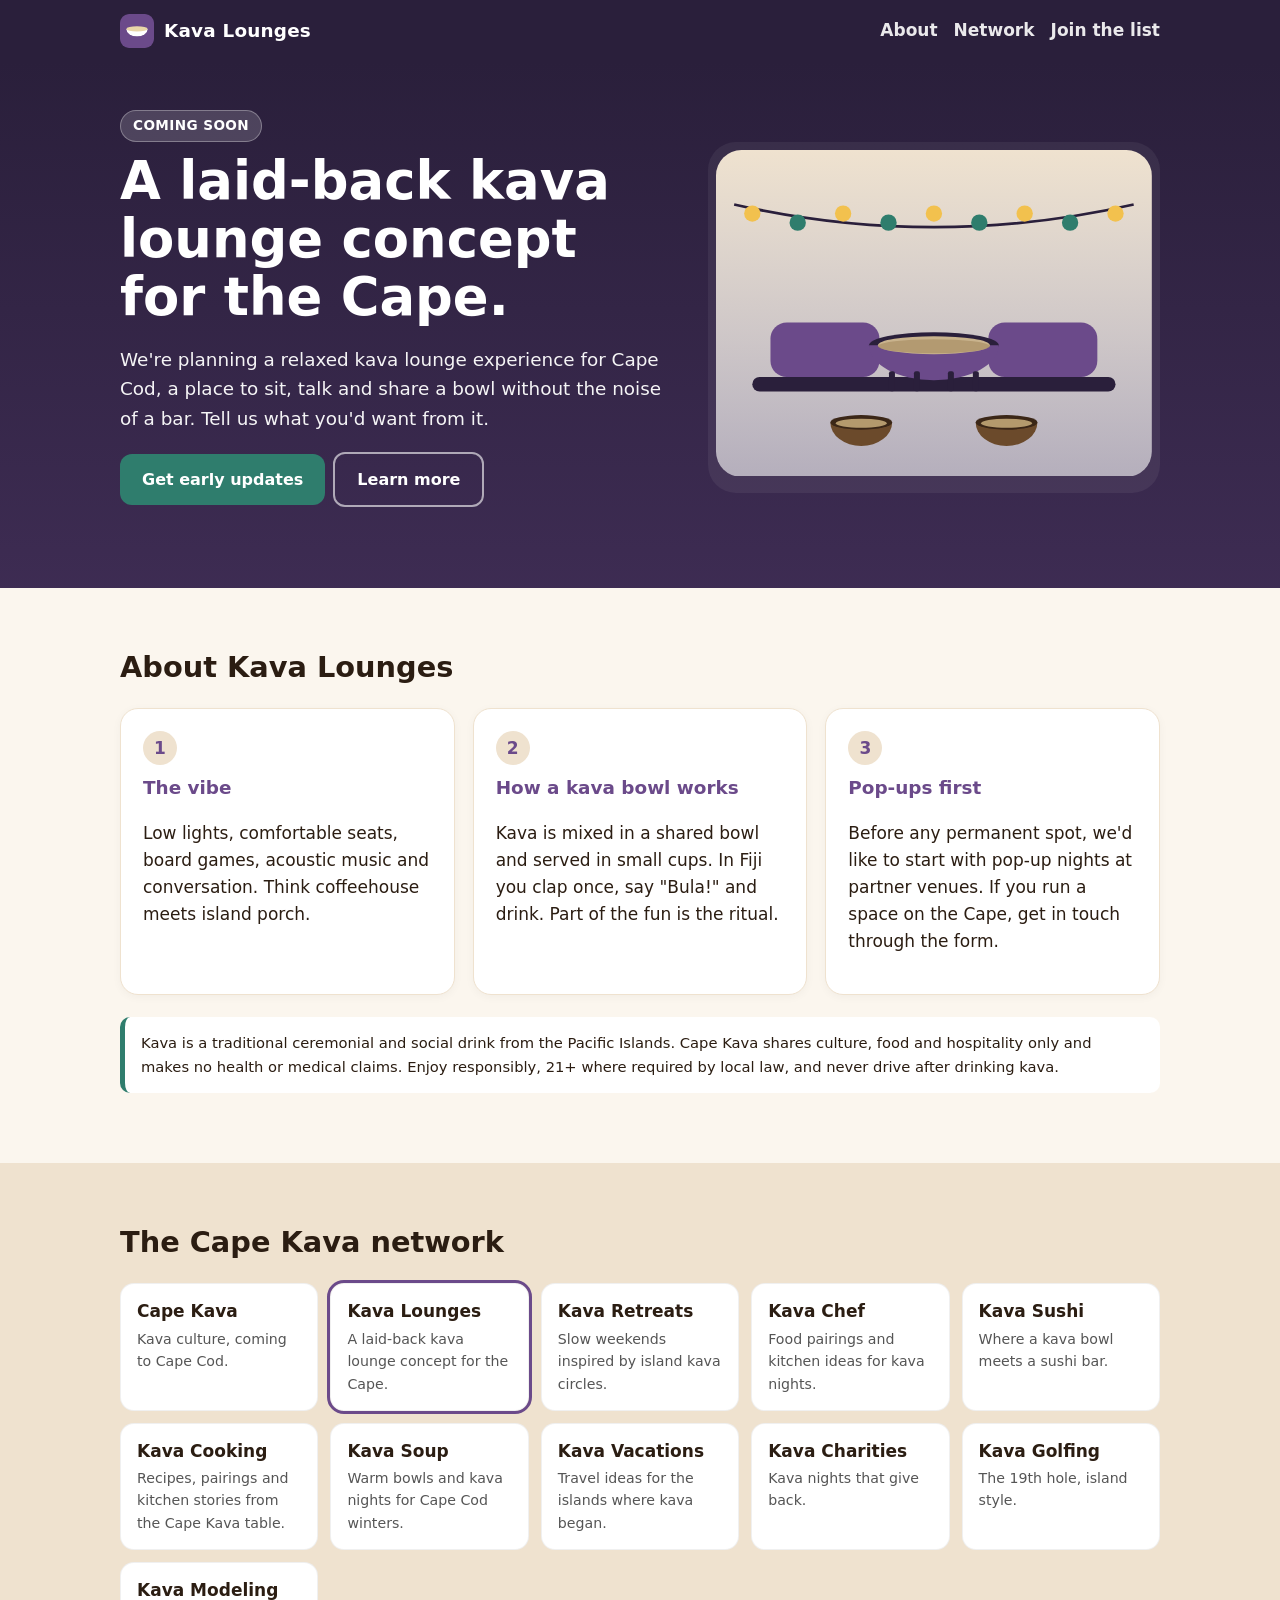
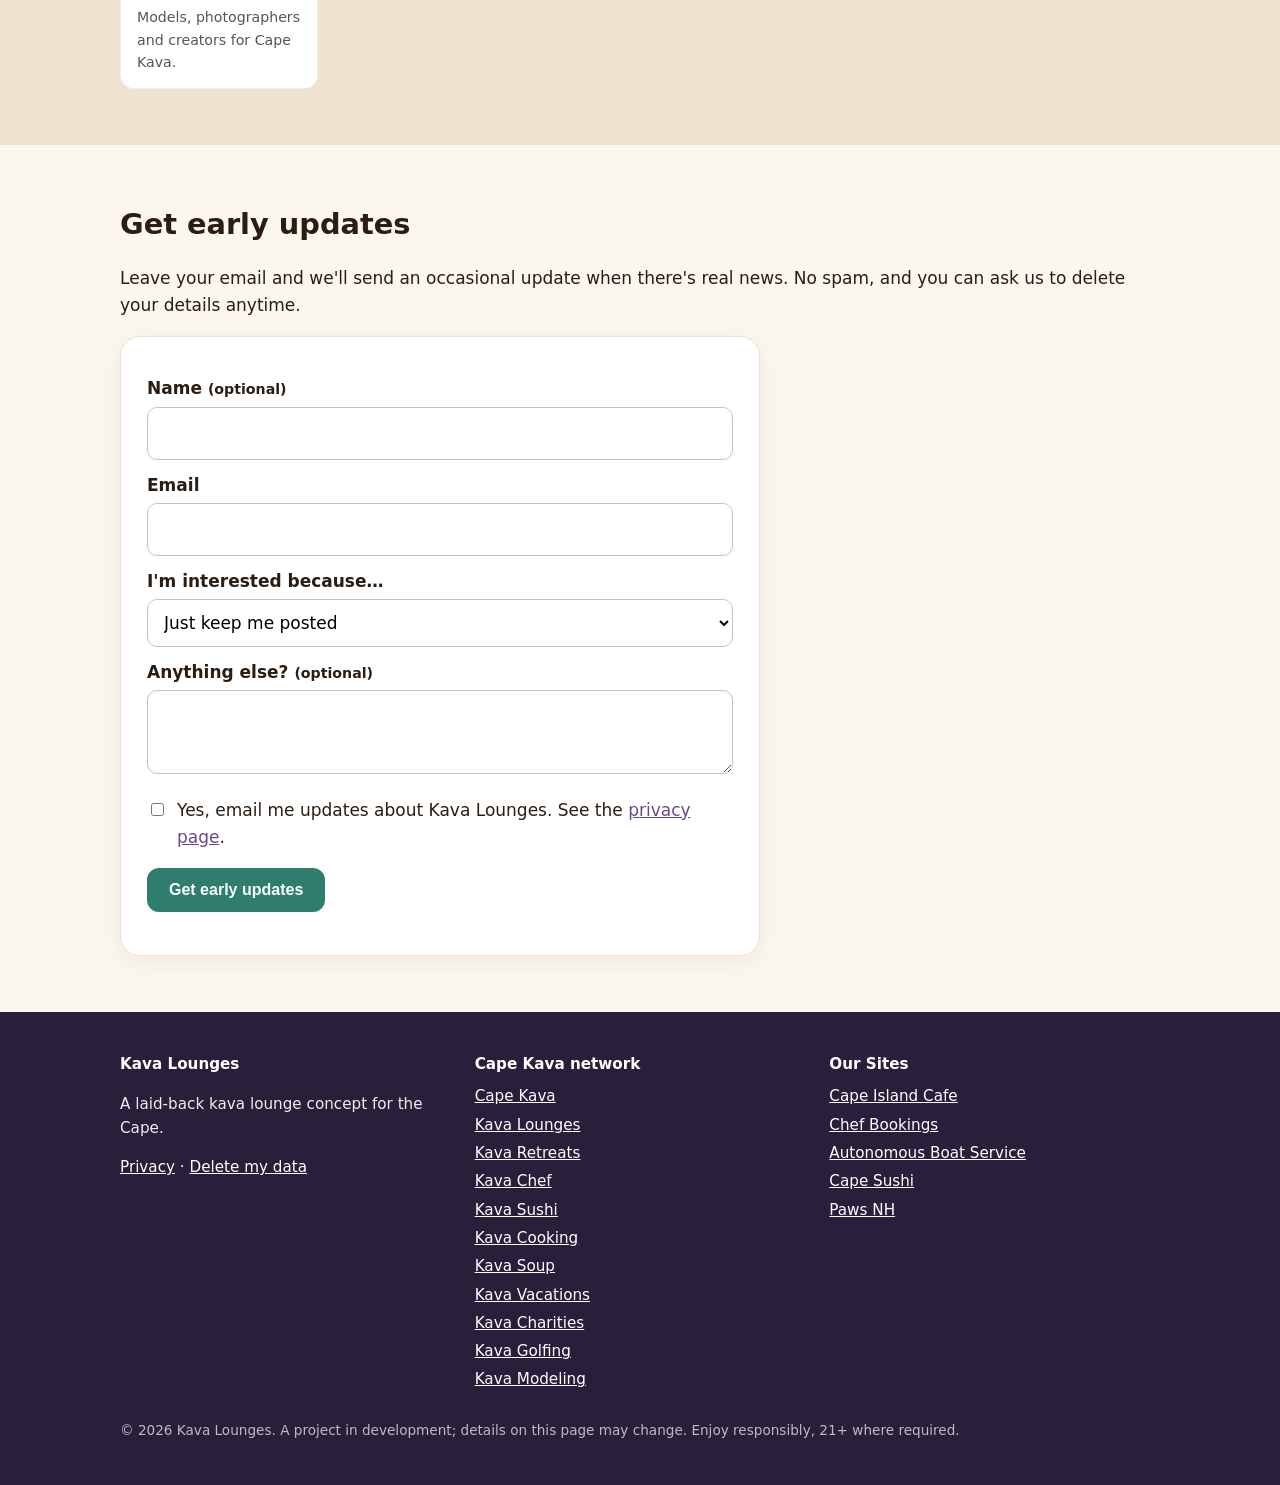
==== index.html @ 334b465c "Landing page from domain batch generator" ====
<!doctype html>
<html lang="en">
<head>
<meta charset="utf-8">
<meta name="viewport" content="width=device-width,initial-scale=1">
<title>Kava Lounges: A laid-back kava lounge concept for the Cape.</title>
<meta name="description" content="A laid-back kava lounge concept for the Cape. We&#x27;re planning a relaxed kava lounge experience for Cape Cod, a place to sit, talk and share a bowl without the noise of a bar.">
<link rel="canonical" href="https://platinum00001.github.io/kavalounges.com/">
<meta name="theme-color" content="#2a1f3b">
<meta property="og:type" content="website">
<meta property="og:site_name" content="Kava Lounges">
<meta property="og:title" content="Kava Lounges: A laid-back kava lounge concept for the Cape.">
<meta property="og:description" content="A laid-back kava lounge concept for the Cape. We&#x27;re planning a relaxed kava lounge experience for Cape Cod, a place to sit, talk and share a bowl without the noise of a bar.">
<meta property="og:url" content="https://platinum00001.github.io/kavalounges.com/">
<meta property="og:image" content="https://platinum00001.github.io/kavalounges.com/og.png">
<meta property="og:image:width" content="1200"><meta property="og:image:height" content="630">
<meta name="twitter:card" content="summary_large_image">
<meta name="twitter:title" content="Kava Lounges: A laid-back kava lounge concept for the Cape.">
<meta name="twitter:description" content="A laid-back kava lounge concept for the Cape. We&#x27;re planning a relaxed kava lounge experience for Cape Cod, a place to sit, talk and share a bowl without the noise of a bar.">
<meta name="twitter:image" content="https://platinum00001.github.io/kavalounges.com/og.png">
<link rel="icon" href="favicon.svg" type="image/svg+xml">
<link rel="icon" href="favicon-32.png" sizes="32x32" type="image/png">
<link rel="apple-touch-icon" href="apple-touch-icon.png">
<link rel="manifest" href="site.webmanifest">
<link rel="stylesheet" href="css/style.css">
</head>
<body>
<header class="top"><div class="wrap">
<a class="brand" href="./"><img src="favicon.svg" alt="" width="34" height="34">Kava Lounges</a>
<nav><a href="./#about" class="opt">About</a><a href="./#network" class="opt">Network</a><a href="./#join">Join the list</a></nav>
</div></header>
<main>
<section class="hero"><div class="wrap">
<div><span class="badge">Coming soon</span><h1>A laid-back kava lounge concept for the Cape.</h1><p class="lead">We&#x27;re planning a relaxed kava lounge experience for Cape Cod, a place to sit, talk and share a bowl without the noise of a bar. Tell us what you&#x27;d want from it.</p>
<p><a class="btn" href="#join">Get early updates</a><a class="btn ghost" href="#about">Learn more</a></p></div>
<div class="art"><svg viewBox="0 0 480 360" xmlns="http://www.w3.org/2000/svg" role="img" aria-hidden="true"><defs><linearGradient id="sky" x1="0" y1="0" x2="0" y2="1"><stop offset="0" stop-color="#efe2cf"/><stop offset="1" stop-color="#ffffff" stop-opacity="0.6"/></linearGradient></defs><rect width="480" height="360" rx="28" fill="url(#sky)"/><path d="M20 60 q220 50 440 0" stroke="#2a1f3b" stroke-width="3" fill="none"/><circle cx="40" cy="70" r="9" fill="#f2c14e"/><circle cx="90" cy="80" r="9" fill="#2f7d6d"/><circle cx="140" cy="70" r="9" fill="#f2c14e"/><circle cx="190" cy="80" r="9" fill="#2f7d6d"/><circle cx="240" cy="70" r="9" fill="#f2c14e"/><circle cx="290" cy="80" r="9" fill="#2f7d6d"/><circle cx="340" cy="70" r="9" fill="#f2c14e"/><circle cx="390" cy="80" r="9" fill="#2f7d6d"/><circle cx="440" cy="70" r="9" fill="#f2c14e"/><rect x="40" y="250" width="400" height="16" rx="8" fill="#2a1f3b"/><rect x="60" y="190" width="120" height="60" rx="18" fill="#6b4a8a"/><rect x="300" y="190" width="120" height="60" rx="18" fill="#6b4a8a"/><g transform="translate(240 215) scale(0.55)"><ellipse cx="0" cy="0" rx="130" ry="26" fill="#2a1f3b"/><path d="M-130 0 a130 70 0 0 0 260 0z" fill="#6b4a8a"/><ellipse cx="0" cy="0" rx="112" ry="18" fill="#c9b38d"/><ellipse cx="0" cy="2" rx="112" ry="14" fill="#a68a5f" opacity=".6"/><rect x="-90" y="52" width="12" height="40" rx="4" fill="#2a1f3b"/><rect x="-40" y="52" width="12" height="40" rx="4" fill="#2a1f3b"/><rect x="28" y="52" width="12" height="40" rx="4" fill="#2a1f3b"/><rect x="78" y="52" width="12" height="40" rx="4" fill="#2a1f3b"/></g><g transform="translate(160 300)"><path d="M-34 0 a34 26 0 0 0 68 0z" fill="#6b4a2b"/><ellipse cx="0" cy="0" rx="34" ry="8" fill="#3b2717"/><ellipse cx="0" cy="1" rx="28" ry="5" fill="#b49a6d"/></g><g transform="translate(320 300)"><path d="M-34 0 a34 26 0 0 0 68 0z" fill="#6b4a2b"/><ellipse cx="0" cy="0" rx="34" ry="8" fill="#3b2717"/><ellipse cx="0" cy="1" rx="28" ry="5" fill="#b49a6d"/></g></svg></div>
</div></section>
<section id="about"><div class="wrap"><h2>About Kava Lounges</h2><div class="cards"><div class="card"><span class="n">1</span><h3>The vibe</h3><p>Low lights, comfortable seats, board games, acoustic music and conversation. Think coffeehouse meets island porch.</p></div><div class="card"><span class="n">2</span><h3>How a kava bowl works</h3><p>Kava is mixed in a shared bowl and served in small cups. In Fiji you clap once, say &quot;Bula!&quot; and drink. Part of the fun is the ritual.</p></div><div class="card"><span class="n">3</span><h3>Pop-ups first</h3><p>Before any permanent spot, we&#x27;d like to start with pop-up nights at partner venues. If you run a space on the Cape, get in touch through the form.</p></div></div><p class="note">Kava is a traditional ceremonial and social drink from the Pacific Islands. Cape Kava shares culture, food and hospitality only and makes no health or medical claims. Enjoy responsibly, 21+ where required by local law, and never drive after drinking kava.</p></div></section>
<section class="band" id="network"><div class="wrap"><h2>The Cape Kava network</h2><div class="net"><a href="https://platinum00001.github.io/kapekava.com/">Cape Kava<small>Kava culture, coming to Cape Cod.</small></a><a href="https://platinum00001.github.io/kavalounges.com/" class="here" aria-current="page">Kava Lounges<small>A laid-back kava lounge concept for the Cape.</small></a><a href="https://platinum00001.github.io/kavaretreats.com/">Kava Retreats<small>Slow weekends inspired by island kava circles.</small></a><a href="https://platinum00001.github.io/kavachef.com/">Kava Chef<small>Food pairings and kitchen ideas for kava nights.</small></a><a href="https://platinum00001.github.io/kavasushi.com/">Kava Sushi<small>Where a kava bowl meets a sushi bar.</small></a><a href="https://platinum00001.github.io/kavacooking.com/">Kava Cooking<small>Recipes, pairings and kitchen stories from the Cape Kava table.</small></a><a href="https://platinum00001.github.io/kavasoup.com/">Kava Soup<small>Warm bowls and kava nights for Cape Cod winters.</small></a><a href="https://platinum00001.github.io/kavavacations.com/">Kava Vacations<small>Travel ideas for the islands where kava began.</small></a><a href="https://platinum00001.github.io/kavacharities.com/">Kava Charities<small>Kava nights that give back.</small></a><a href="https://platinum00001.github.io/kavagolfing.com/">Kava Golfing<small>The 19th hole, island style.</small></a><a href="https://platinum00001.github.io/kavamodeling.com/">Kava Modeling<small>Models, photographers and creators for Cape Kava.</small></a></div></div></section>
<section id="join"><div class="wrap"><h2>Get early updates</h2>
<p>Leave your email and we'll send an occasional update when there's real news. No spam, and you can ask us to delete your details anytime.</p>
<form class="signup" id="signup" novalidate>
<label for="f-name">Name <small>(optional)</small></label><input id="f-name" name="name" type="text" maxlength="120" autocomplete="name">
<label for="f-email">Email</label><input id="f-email" name="email" type="email" maxlength="200" required autocomplete="email">
<label for="f-interest">I'm interested because…</label><select id="f-interest" name="interest"><option>Just keep me posted</option><option>I&#x27;d visit a kava lounge on the Cape</option><option>I want to attend events or tastings</option><option>I run a cafe, bar or venue</option><option>I&#x27;d like to help, volunteer or partner</option></select>
<label for="f-note">Anything else? <small>(optional)</small></label><textarea id="f-note" name="note" maxlength="600"></textarea>
<div class="hp" aria-hidden="true"><label for="f-web">Website</label><input id="f-web" name="website_url" type="text" tabindex="-1" autocomplete="off"></div>
<label class="check"><input type="checkbox" name="consent" required> <span>Yes, email me updates about Kava Lounges. See the <a href="privacy.html">privacy page</a>.</span></label>
<p><button class="btn" type="submit">Get early updates</button></p>
<div class="msg" id="signup-msg" role="status" aria-live="polite"></div>
</form></div></section>
</main>
<footer><div class="wrap">
<div class="cols">
<div><h4>Kava Lounges</h4><p>A laid-back kava lounge concept for the Cape.</p><p><a href="privacy.html">Privacy</a> · <a href="privacy.html#data-deletion">Delete my data</a></p></div>
<div><h4>Cape Kava network</h4><ul><li><a href="https://platinum00001.github.io/kapekava.com/">Cape Kava</a></li><li><a href="https://platinum00001.github.io/kavalounges.com/">Kava Lounges</a></li><li><a href="https://platinum00001.github.io/kavaretreats.com/">Kava Retreats</a></li><li><a href="https://platinum00001.github.io/kavachef.com/">Kava Chef</a></li><li><a href="https://platinum00001.github.io/kavasushi.com/">Kava Sushi</a></li><li><a href="https://platinum00001.github.io/kavacooking.com/">Kava Cooking</a></li><li><a href="https://platinum00001.github.io/kavasoup.com/">Kava Soup</a></li><li><a href="https://platinum00001.github.io/kavavacations.com/">Kava Vacations</a></li><li><a href="https://platinum00001.github.io/kavacharities.com/">Kava Charities</a></li><li><a href="https://platinum00001.github.io/kavagolfing.com/">Kava Golfing</a></li><li><a href="https://platinum00001.github.io/kavamodeling.com/">Kava Modeling</a></li></ul></div><div><h4>Our Sites</h4><ul><li><a href="https://capeislandcafe.com/">Cape Island Cafe</a></li><li><a href="https://chefbookings.org/">Chef Bookings</a></li><li><a href="https://platinum00001.github.io/autonomousboatservice.com/">Autonomous Boat Service</a></li><li><a href="https://platinum00001.github.io/capesushi.com/">Cape Sushi</a></li><li><a href="https://platinum00001.github.io/pawsnh.com/">Paws NH</a></li></ul></div>
</div>
<p class="fine">© 2026 Kava Lounges. A project in development; details on this page may change. Enjoy responsibly, 21+ where required.</p>
</div></footer>
<script type="application/ld+json">{"@context": "https://schema.org", "@type": "WebSite", "name": "Kava Lounges", "url": "https://platinum00001.github.io/kavalounges.com/", "description": "A laid-back kava lounge concept for the Cape."}</script>
<script src="config.js"></script><script src="js/form.js"></script>
</body></html>
---- css/style.css ----
:root{--bg:#fbf6ee;--ink:#2b1d12;--accent:#6b4a8a;--accent2:#2f7d6d;--soft:#efe2cf;--hero:#2a1f3b}
*{box-sizing:border-box}html{scroll-behavior:smooth}
body{margin:0;font:17px/1.6 system-ui,-apple-system,"Segoe UI",Roboto,Helvetica,Arial,sans-serif;color:var(--ink);background:var(--bg)}
a{color:var(--accent)}img,svg{max-width:100%;height:auto}
.wrap{max-width:1080px;margin:0 auto;padding:0 20px}
header.top{background:var(--hero);color:#fff}
header.top .wrap{display:flex;align-items:center;justify-content:space-between;gap:12px;padding-top:14px;padding-bottom:14px}
.brand{display:flex;align-items:center;gap:10px;color:#fff;text-decoration:none;font-weight:800;font-size:1.15rem;letter-spacing:.2px}
.brand img{width:34px;height:34px;border-radius:9px}
header.top nav a{color:#fff;opacity:.9;margin-left:16px;text-decoration:none;font-weight:600}
header.top nav a:hover{opacity:1;text-decoration:underline}
.hero{background:linear-gradient(180deg,var(--hero),color-mix(in srgb,var(--hero) 70%,var(--accent)));color:#fff;padding:48px 0 64px}
.hero .wrap{display:grid;grid-template-columns:1.1fr .9fr;gap:36px;align-items:center}
.hero h1{font-size:clamp(2rem,4.6vw,3.3rem);line-height:1.1;margin:.2em 0 .3em}
.hero p.lead{font-size:1.15rem;opacity:.95;max-width:38em}
.badge{display:inline-block;background:rgba(255,255,255,.16);border:1px solid rgba(255,255,255,.3);padding:4px 12px;border-radius:99px;font-size:.85rem;font-weight:700;letter-spacing:.4px;text-transform:uppercase}
.btn{display:inline-block;background:var(--accent2);color:#fff;font-weight:700;padding:13px 22px;border-radius:12px;text-decoration:none;border:0;cursor:pointer;font-size:1rem}
.btn:hover{filter:brightness(1.08)}
.btn.ghost{background:transparent;border:2px solid rgba(255,255,255,.6);margin-left:8px}
.art{background:rgba(255,255,255,.06);border-radius:28px;padding:8px}
section{padding:56px 0}
section h2{font-size:1.8rem;margin:0 0 18px}
.cards{display:grid;grid-template-columns:repeat(auto-fit,minmax(230px,1fr));gap:18px}
.card{background:#fff;border:1px solid var(--soft);border-radius:18px;padding:22px;box-shadow:0 2px 10px rgba(0,0,0,.04)}
.card h3{margin:.1em 0 .4em;font-size:1.15rem;color:var(--accent)}
.card .n{display:inline-grid;place-items:center;width:34px;height:34px;border-radius:50%;background:var(--soft);color:var(--accent);font-weight:800;margin-bottom:6px}
.band{background:var(--soft)}
.net{display:grid;grid-template-columns:repeat(auto-fit,minmax(180px,1fr));gap:12px}
.net a{display:block;background:#fff;border-radius:14px;padding:14px 16px;text-decoration:none;color:var(--ink);border:1px solid rgba(0,0,0,.06);font-weight:700}
.net a small{display:block;font-weight:400;color:#555;margin-top:2px}
.net a.here{outline:3px solid var(--accent);pointer-events:none}
form.signup{background:#fff;border-radius:20px;padding:26px;border:1px solid var(--soft);max-width:640px;box-shadow:0 6px 24px rgba(0,0,0,.06)}
form.signup label{display:block;font-weight:700;margin:12px 0 4px}
form.signup input[type=text],form.signup input[type=email],form.signup select,form.signup textarea{width:100%;padding:12px;border:1px solid #c9c2b6;border-radius:10px;font:inherit;background:#fff}
form.signup textarea{min-height:84px}
form.signup .check{display:flex;gap:10px;align-items:flex-start;font-weight:400;margin-top:14px}
form.signup .check input{margin-top:6px}
.hp{position:absolute!important;left:-9999px!important;width:1px;height:1px;overflow:hidden}
.msg{margin-top:14px;padding:12px 14px;border-radius:10px;display:none}
.msg.ok{display:block;background:#e6f4ea;color:#1e5b2f}.msg.err{display:block;background:#fdecea;color:#8a1c12}
.note{font-size:.92rem;background:#fff;border-left:5px solid var(--accent2);padding:14px 16px;border-radius:10px;margin-top:22px}
footer{background:var(--hero);color:#eee;padding:40px 0 30px;font-size:.95rem}
footer a{color:#fff}
footer .cols{display:grid;grid-template-columns:repeat(auto-fit,minmax(220px,1fr));gap:24px}
footer h4{margin:0 0 8px;color:#fff}
footer ul{list-style:none;padding:0;margin:0}footer li{margin:4px 0}
footer .fine{opacity:.75;margin-top:24px;font-size:.85rem}
.prose{max-width:760px}.prose h2{margin-top:1.4em}
@media (max-width:820px){.hero .wrap{grid-template-columns:1fr}.art{max-width:420px}header.top nav a{margin-left:10px;font-size:.92rem}}
@media (max-width:480px){header.top nav .opt{display:none}.btn.ghost{margin:10px 0 0}}
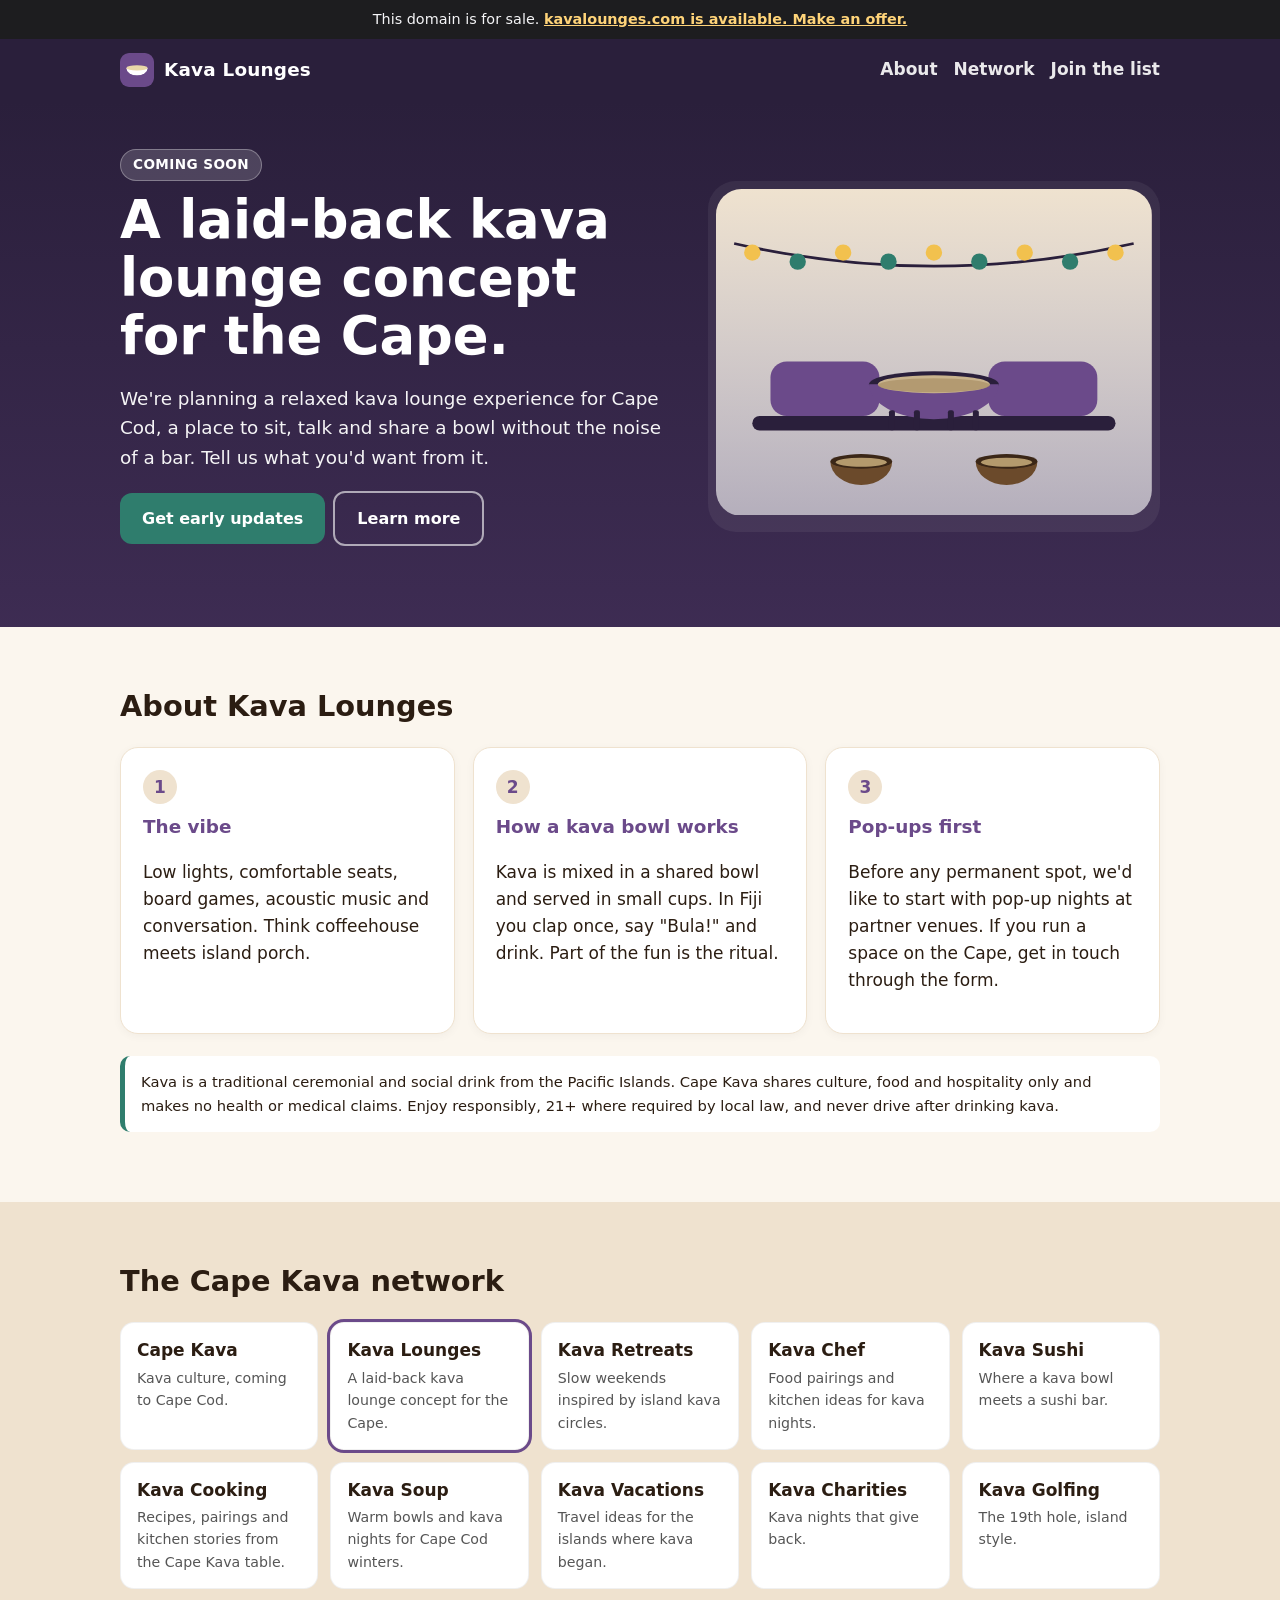
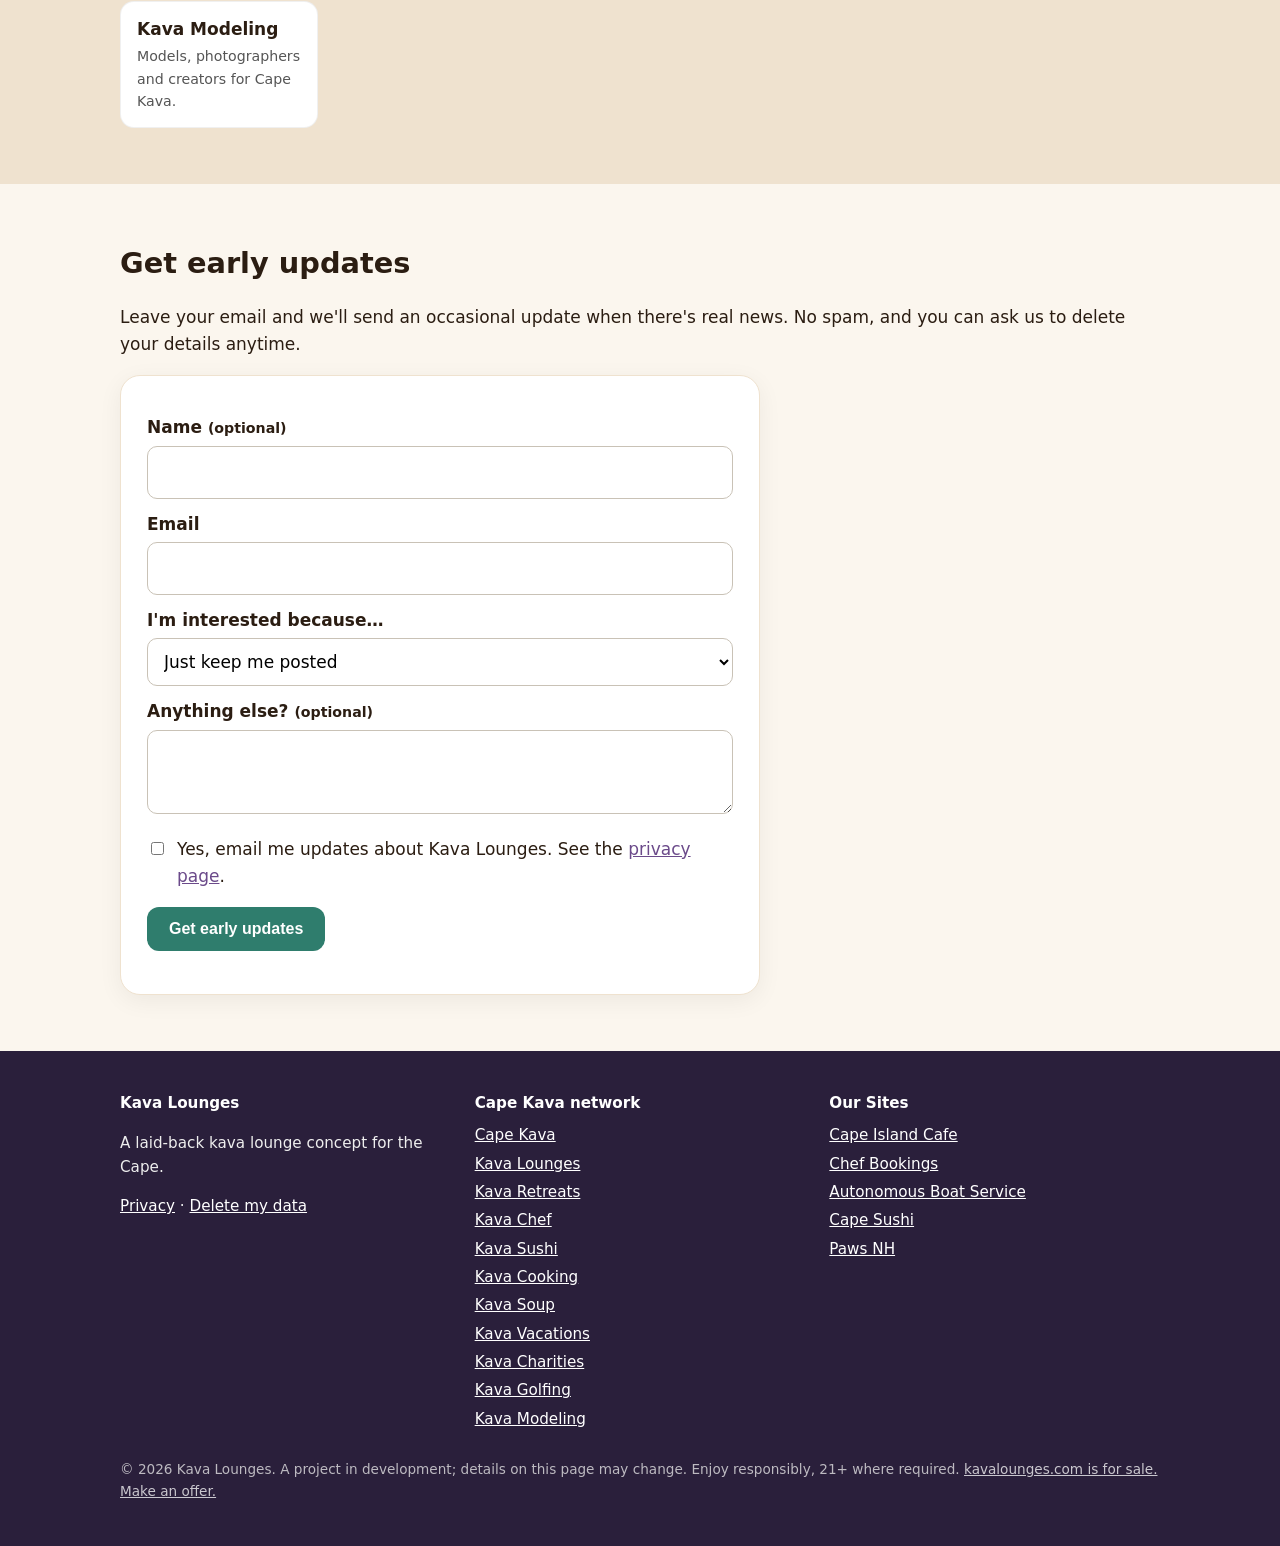
==== commit 9a1e3fab: "Add for-sale notice linking to Afternic" ====
--- a/index.html
+++ b/index.html
@@ -25,6 +25,7 @@
 <link rel="stylesheet" href="css/style.css">
 </head>
 <body>
+<div class="forsale" style="background:#1d1d1f;color:#f5f5f7;text-align:center;font-size:.9rem;padding:8px 12px">This domain is for sale. <a href="https://www.afternic.com/domain/kavalounges.com" target="_blank" rel="noopener" style="color:#ffd479;font-weight:600">kavalounges.com is available. Make an offer.</a></div>
 <header class="top"><div class="wrap">
 <a class="brand" href="./"><img src="favicon.svg" alt="" width="34" height="34">Kava Lounges</a>
 <nav><a href="./#about" class="opt">About</a><a href="./#network" class="opt">Network</a><a href="./#join">Join the list</a></nav>
@@ -55,7 +56,7 @@
 <div><h4>Kava Lounges</h4><p>A laid-back kava lounge concept for the Cape.</p><p><a href="privacy.html">Privacy</a> · <a href="privacy.html#data-deletion">Delete my data</a></p></div>
 <div><h4>Cape Kava network</h4><ul><li><a href="https://platinum00001.github.io/kapekava.com/">Cape Kava</a></li><li><a href="https://platinum00001.github.io/kavalounges.com/">Kava Lounges</a></li><li><a href="https://platinum00001.github.io/kavaretreats.com/">Kava Retreats</a></li><li><a href="https://platinum00001.github.io/kavachef.com/">Kava Chef</a></li><li><a href="https://platinum00001.github.io/kavasushi.com/">Kava Sushi</a></li><li><a href="https://platinum00001.github.io/kavacooking.com/">Kava Cooking</a></li><li><a href="https://platinum00001.github.io/kavasoup.com/">Kava Soup</a></li><li><a href="https://platinum00001.github.io/kavavacations.com/">Kava Vacations</a></li><li><a href="https://platinum00001.github.io/kavacharities.com/">Kava Charities</a></li><li><a href="https://platinum00001.github.io/kavagolfing.com/">Kava Golfing</a></li><li><a href="https://platinum00001.github.io/kavamodeling.com/">Kava Modeling</a></li></ul></div><div><h4>Our Sites</h4><ul><li><a href="https://capeislandcafe.com/">Cape Island Cafe</a></li><li><a href="https://chefbookings.org/">Chef Bookings</a></li><li><a href="https://platinum00001.github.io/autonomousboatservice.com/">Autonomous Boat Service</a></li><li><a href="https://platinum00001.github.io/capesushi.com/">Cape Sushi</a></li><li><a href="https://platinum00001.github.io/pawsnh.com/">Paws NH</a></li></ul></div>
 </div>
-<p class="fine">© 2026 Kava Lounges. A project in development; details on this page may change. Enjoy responsibly, 21+ where required.</p>
+<p class="fine">© 2026 Kava Lounges. A project in development; details on this page may change. Enjoy responsibly, 21+ where required. <a href="https://www.afternic.com/domain/kavalounges.com" target="_blank" rel="noopener">kavalounges.com is for sale. Make an offer.</a></p>
 </div></footer>
 <script type="application/ld+json">{"@context": "https://schema.org", "@type": "WebSite", "name": "Kava Lounges", "url": "https://platinum00001.github.io/kavalounges.com/", "description": "A laid-back kava lounge concept for the Cape."}</script>
 <script src="config.js"></script><script src="js/form.js"></script>
